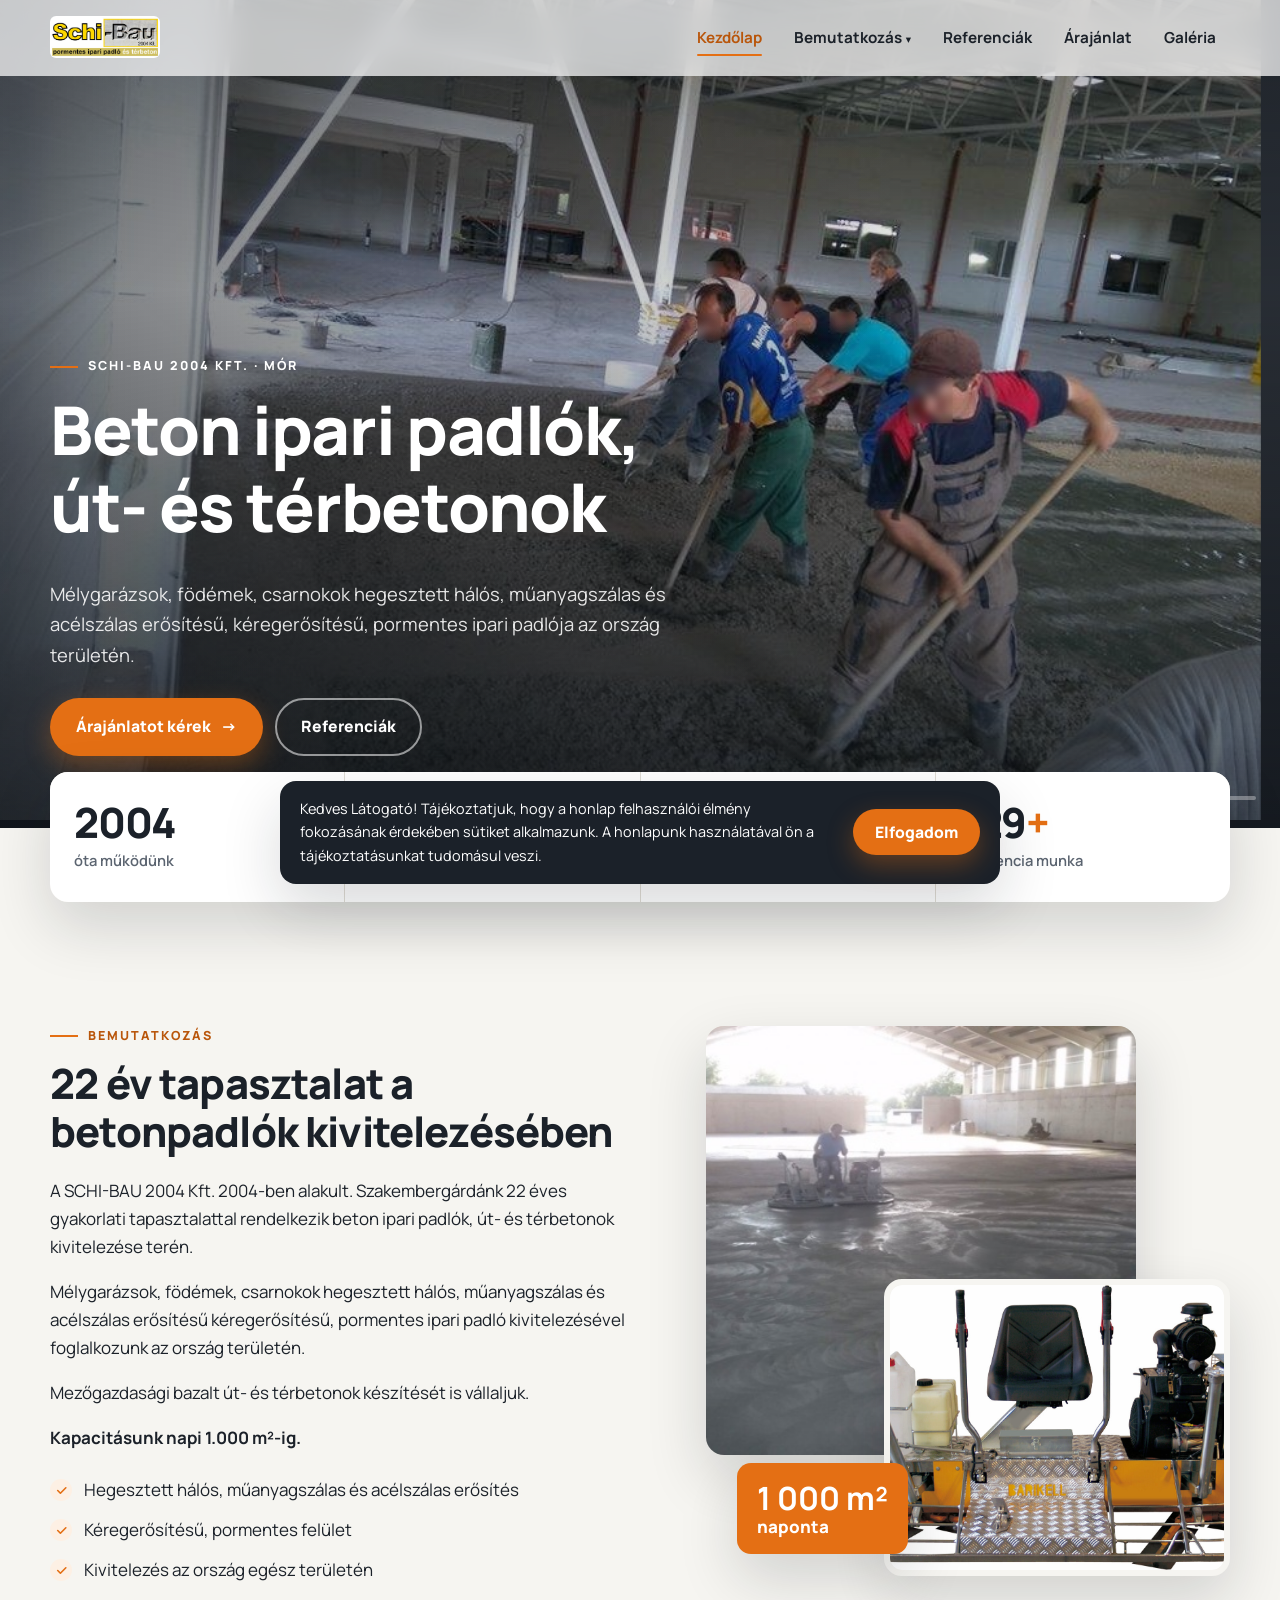
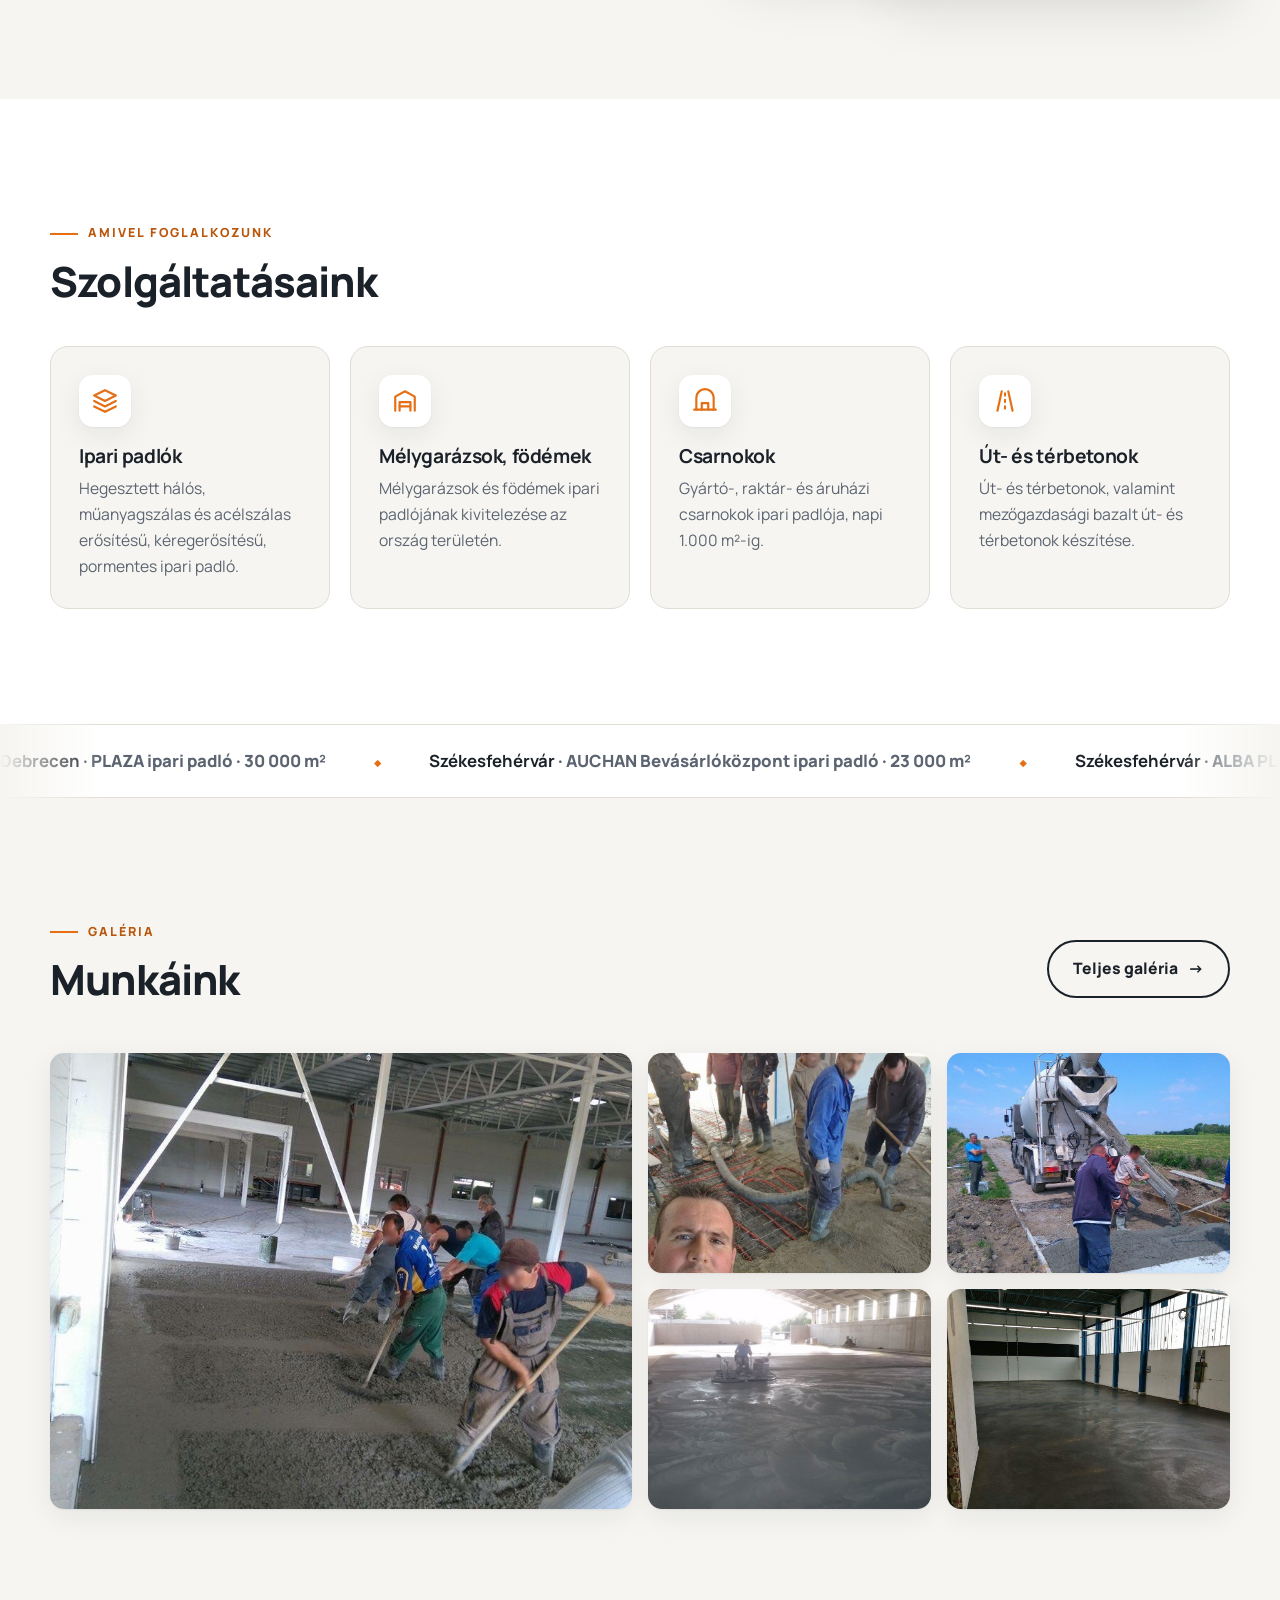
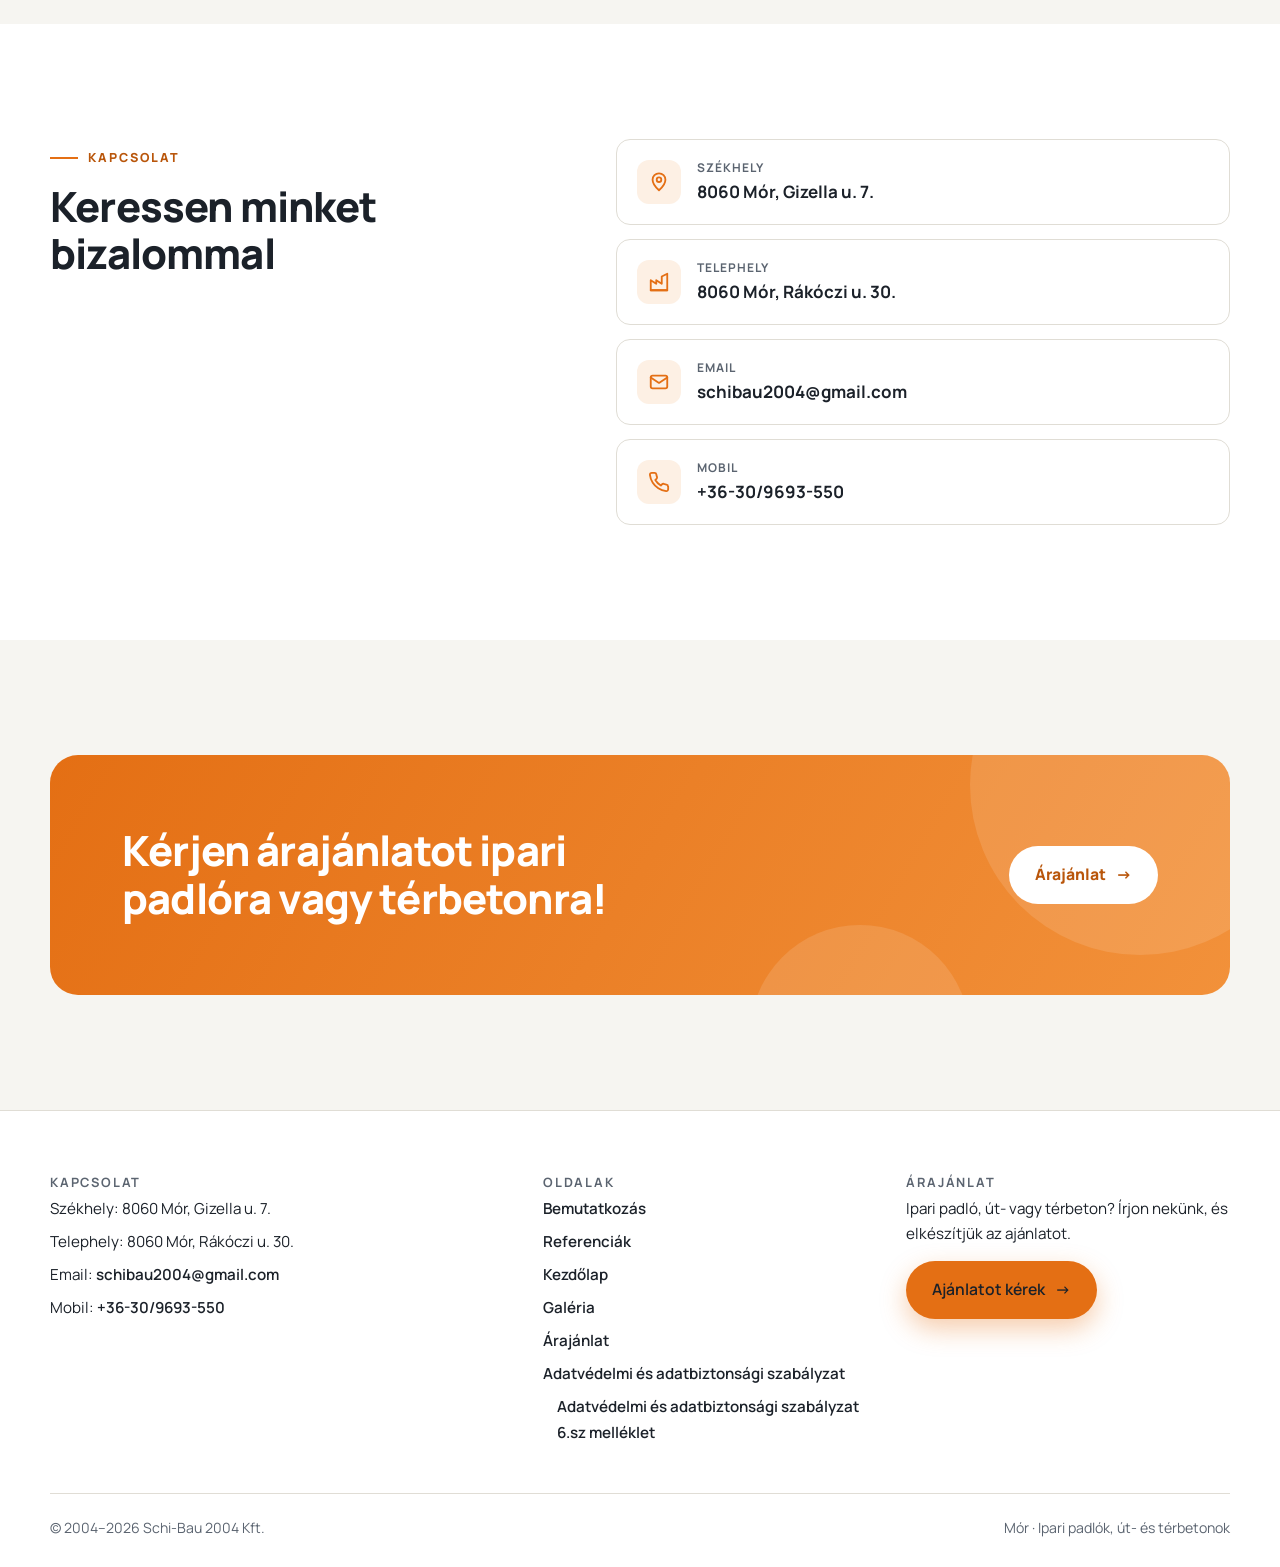
==== index.html @ 9825713d "Új statikus schi-bau.hu weboldal Sima HTML/CSS/JS oldal a régi WordPress helyett: kezdőlap és bemuta" ====
<!doctype html>
<html lang="hu">
<head>
<meta charset="utf-8">
<meta name="viewport" content="width=device-width, initial-scale=1">
<title>Schi-Bau 2004 – Ipari padlók, út- és térbetonok</title>
<meta name="description" content="A SCHI-BAU 2004 Kft. beton ipari padlók, út- és térbetonok kivitelezésével foglalkozik az ország területén. Kapacitásunk napi 1.000 m²-ig.">
<meta name="theme-color" content="#ffffff">
<meta property="og:title" content="Schi-Bau 2004 – Ipari padlók, út- és térbetonok">
<meta property="og:description" content="A SCHI-BAU 2004 Kft. beton ipari padlók, út- és térbetonok kivitelezésével foglalkozik az ország területén. Kapacitásunk napi 1.000 m²-ig.">
<meta property="og:type" content="website">
<meta property="og:locale" content="hu_HU">
<link rel="icon" href="favicon.svg" type="image/svg+xml">
<link rel="preconnect" href="https://fonts.googleapis.com">
<link rel="preconnect" href="https://fonts.gstatic.com" crossorigin>
<link href="https://fonts.googleapis.com/css2?family=Manrope:wght@400;500;600;700;800&amp;display=swap" rel="stylesheet">
<link rel="stylesheet" href="css/style.css">
</head>
<body>
<a class="sr-only" href="#main">Ugrás a tartalomra</a>
<header class="site-header">
  <div class="container">
    <a class="brand" href="index.html" aria-label="Schi-Bau 2004 – Kezdőlap">
      <img src="images/logo.jpg" data-orig="https://schi-bau.hu/wp-content/uploads/2017/08/Schi-Bau_fejlec.jpg" alt="Schi-Bau 2004" class="" loading="eager" decoding="async" onerror="if(this.dataset.orig&amp;&amp;this.src!==this.dataset.orig){this.src=this.dataset.orig}">
    </a>
    <button class="nav-toggle" type="button" aria-label="Menü" aria-controls="nav" aria-expanded="false"><span></span></button>
    <nav class="nav" id="nav" aria-label="Főmenü"><ul><li><a href="index.html" aria-current="page">Kezdőlap</a></li><li class="has-sub"><a href="index.html#bemutatkozas">Bemutatkozás<span class="caret" aria-hidden="true">▾</span></a><ul class="sub"><li><a href="adatvedelem.html">Adatvédelmi és adatbiztonsági szabályzat</a><ul class="sub"><li><a href="adatvedelem-6-melleklet.html">Adatvédelmi és adatbiztonsági szabályzat 6.sz melléklet</a></li></ul></li></ul></li><li><a href="referenciak.html">Referenciák</a></li><li><a href="arajanlat.html">Árajánlat</a></li><li><a href="galeria.html">Galéria</a></li></ul></nav>
  </div>
</header>
<main id="main">
<section class="hero">
  <div class="hero-slides">
<img src="images/munkaink/3.jpg" data-orig="https://schi-bau.hu/wp-content/gallery/munkaink/3.jpg" alt="Munkáink" class="" loading="eager" decoding="async" onerror="if(this.dataset.orig&amp;&amp;this.src!==this.dataset.orig){this.src=this.dataset.orig}">
<img src="images/munkaink/IMG_1279.jpg" data-orig="https://schi-bau.hu/wp-content/gallery/munkaink/IMG_1279.jpg" alt="Munkáink" class="" loading="lazy" decoding="async" aria-hidden="true" onerror="if(this.dataset.orig&amp;&amp;this.src!==this.dataset.orig){this.src=this.dataset.orig}">
<img src="images/munkaink/1.jpg" data-orig="https://schi-bau.hu/wp-content/gallery/munkaink/1.jpg" alt="Munkáink" class="" loading="lazy" decoding="async" aria-hidden="true" onerror="if(this.dataset.orig&amp;&amp;this.src!==this.dataset.orig){this.src=this.dataset.orig}">
<img src="images/munkaink/5.jpg" data-orig="https://schi-bau.hu/wp-content/gallery/munkaink/5.jpg" alt="Munkáink" class="" loading="lazy" decoding="async" aria-hidden="true" onerror="if(this.dataset.orig&amp;&amp;this.src!==this.dataset.orig){this.src=this.dataset.orig}">
  </div>
  <div class="container">
    <div class="eyebrow reveal" style="color:#fff">SCHI-BAU 2004 Kft. · Mór</div>
    <h1 class="reveal" style="--d:.1s">Beton ipari padlók, út- és térbetonok</h1>
    <p class="lead reveal" style="--d:.2s">Mélygarázsok, födémek, csarnokok hegesztett hálós, műanyagszálas és acélszálas erősítésű, kéregerősítésű, pormentes ipari padlója az ország területén.</p>
    <div class="hero-actions reveal" style="--d:.3s">
      <a class="btn btn--primary" href="arajanlat.html">Árajánlatot kérek <span class="arrow">→</span></a>
      <a class="btn btn--ghost" href="referenciak.html">Referenciák</a>
    </div>
  </div>
  <div class="hero-dots" aria-label="Képváltó"></div>
</section>

<section class="stats">
  <div class="container">
    <div class="stats-grid reveal">
      <div class="stat"><strong>2004</strong><span>óta működünk</span></div>
      <div class="stat"><strong><span data-count="22">22</span> <em>év</em></strong><span>szakmai tapasztalat</span></div>
      <div class="stat"><strong><span data-count="1000">1 000</span> <em>m²</em></strong><span>napi kapacitás</span></div>
      <div class="stat"><strong><span data-count="129">129</span><em>+</em></strong><span>referencia munka</span></div>
    </div>
  </div>
</section>

<section class="section" id="bemutatkozas">
  <div class="container split">
    <div>
      <div class="eyebrow reveal">Bemutatkozás</div>
      <h2 class="reveal" style="--d:.05s">22 év tapasztalat a betonpadlók kivitelezésében</h2>
      <p class="reveal" style="--d:.1s">A SCHI-BAU 2004 Kft. 2004-ben alakult. Szakembergárdánk 22 éves gyakorlati tapasztalattal rendelkezik beton ipari padlók, út- és térbetonok kivitelezése terén.</p>
      <p class="reveal" style="--d:.15s">Mélygarázsok, födémek, csarnokok hegesztett hálós, műanyagszálas és acélszálas erősítésű kéregerősítésű, pormentes ipari padló kivitelezésével foglalkozunk az ország területén.</p>
      <p class="reveal" style="--d:.2s">Mezőgazdasági bazalt út- és térbetonok készítését is vállaljuk.</p>
      <p class="reveal" style="--d:.25s"><strong>Kapacitásunk napi 1.000 m²-ig.</strong></p>
      <ul class="checklist">
        <li class="reveal" style="--d:.3s">Hegesztett hálós, műanyagszálas és acélszálas erősítés</li>
        <li class="reveal" style="--d:.35s">Kéregerősítésű, pormentes felület</li>
        <li class="reveal" style="--d:.4s">Kivitelezés az ország egész területén</li>
      </ul>
    </div>
    <div class="media-stack reveal reveal--right">
      <figure class="m1"><img src="images/munkaink/IMG_1279.jpg" data-orig="https://schi-bau.hu/wp-content/gallery/munkaink/IMG_1279.jpg" alt="Munkáink" class="lazy-fade" loading="lazy" decoding="async" onerror="if(this.dataset.orig&amp;&amp;this.src!==this.dataset.orig){this.src=this.dataset.orig}"></figure>
      <figure class="m2"><img src="images/gepek/mk8-120.jpg" data-orig="https://schi-bau.hu/wp-content/gallery/gepek/mk8-120.jpg" alt="mk8-120" class="lazy-fade" loading="lazy" decoding="async" onerror="if(this.dataset.orig&amp;&amp;this.src!==this.dataset.orig){this.src=this.dataset.orig}"></figure>
      <div class="badge"><b>1 000 m²</b>naponta</div>
    </div>
  </div>
</section>

<section class="section section--alt">
  <div class="container">
    <div class="eyebrow reveal">Amivel foglalkozunk</div>
    <h2 class="reveal" style="--d:.05s">Szolgáltatásaink</h2>
    <div class="cards">
      <article class="card reveal" style="--d:.05s"><div class="icon"><svg width="26" height="26" viewBox="0 0 24 24" fill="none" stroke="currentColor" stroke-width="2" stroke-linecap="round" stroke-linejoin="round"><path d="M12 2l10 5-10 5L2 7z"/><path d="M2 17l10 5 10-5"/><path d="M2 12l10 5 10-5"/></svg></div><h3>Ipari padlók</h3><p>Hegesztett hálós, műanyagszálas és acélszálas erősítésű, kéregerősítésű, pormentes ipari padló.</p></article>
      <article class="card reveal" style="--d:.12s"><div class="icon"><svg width="26" height="26" viewBox="0 0 24 24" fill="none" stroke="currentColor" stroke-width="2" stroke-linecap="round" stroke-linejoin="round"><path d="M3 21V8l9-5 9 5v13"/><path d="M7 21v-8h10v8"/><path d="M7 17h10"/></svg></div><h3>Mélygarázsok, födémek</h3><p>Mélygarázsok és födémek ipari padlójának kivitelezése az ország területén.</p></article>
      <article class="card reveal" style="--d:.19s"><div class="icon"><svg width="26" height="26" viewBox="0 0 24 24" fill="none" stroke="currentColor" stroke-width="2" stroke-linecap="round" stroke-linejoin="round"><path d="M2 20h20"/><path d="M4 20V9a8 8 0 0 1 16 0v11"/><path d="M9 20v-6h6v6"/></svg></div><h3>Csarnokok</h3><p>Gyártó-, raktár- és áruházi csarnokok ipari padlója, napi 1.000 m²-ig.</p></article>
      <article class="card reveal" style="--d:.26s"><div class="icon"><svg width="26" height="26" viewBox="0 0 24 24" fill="none" stroke="currentColor" stroke-width="2" stroke-linecap="round" stroke-linejoin="round"><path d="M5 21L9 3"/><path d="M19 21L15 3"/><path d="M12 5v2M12 11v2M12 17v2"/></svg></div><h3>Út- és térbetonok</h3><p>Út- és térbetonok, valamint mezőgazdasági bazalt út- és térbetonok készítése.</p></article>
    </div>
  </div>
</section>

<div class="marquee" aria-label="Kiemelt referenciák">
  <div class="marquee-track"><span><b>Debrecen</b> · PLAZA ipari padló · 30 000 m²</span><span><b>Székesfehérvár</b> · AUCHAN Bevásárlóközpont ipari padló · 23 000 m²</span><span><b>Székesfehérvár</b> · ALBA PLAZA ipari padló · 17 000 m²</span><span><b>Budapest</b> · MOM PARK ipari padló · 12 000 m²</span><span><b>Ócsa</b> · NAGÉV-CINK KFT. horganyzó üzem bazalt út- és térburkolat · 12 000 m²</span><span><b>Szentgotthárd</b> · OPEL Autógyár külső térbeton · 11 000 m²</span><span><b>Csepel</b> · Színesfémhulladék Gyűjtő és Feldolgozó Telep ipari padló · 9 300 m²</span><span><b>Dunaújváros</b> · DUNAFERR csarnok ipari padló · 9 300 m²</span><span><b>Sopronkövesd</b> · Autoliv csarnok ipari padló · 6 600 m²</span><span><b>Mosonmagyaróvár</b> · útbetonozás · 6 500 m²</span><span><b>Sopron</b> · GYSEV csarnok külső térbeton · 5 500 m²</span><span><b>Medina</b> · út és térbeton · 5 500 m²</span><span><b>Székesfehérvár</b> · LIGNUM EURÓPA Faipari Csarnok ipari padló · 5 300 m²</span><span><b>Körmend</b> · TESCO Áruház ipari padló · 5 100 m²</span><span aria-hidden="true"><b>Debrecen</b> · PLAZA ipari padló · 30 000 m²</span><span aria-hidden="true"><b>Székesfehérvár</b> · AUCHAN Bevásárlóközpont ipari padló · 23 000 m²</span><span aria-hidden="true"><b>Székesfehérvár</b> · ALBA PLAZA ipari padló · 17 000 m²</span><span aria-hidden="true"><b>Budapest</b> · MOM PARK ipari padló · 12 000 m²</span><span aria-hidden="true"><b>Ócsa</b> · NAGÉV-CINK KFT. horganyzó üzem bazalt út- és térburkolat · 12 000 m²</span><span aria-hidden="true"><b>Szentgotthárd</b> · OPEL Autógyár külső térbeton · 11 000 m²</span><span aria-hidden="true"><b>Csepel</b> · Színesfémhulladék Gyűjtő és Feldolgozó Telep ipari padló · 9 300 m²</span><span aria-hidden="true"><b>Dunaújváros</b> · DUNAFERR csarnok ipari padló · 9 300 m²</span><span aria-hidden="true"><b>Sopronkövesd</b> · Autoliv csarnok ipari padló · 6 600 m²</span><span aria-hidden="true"><b>Mosonmagyaróvár</b> · útbetonozás · 6 500 m²</span><span aria-hidden="true"><b>Sopron</b> · GYSEV csarnok külső térbeton · 5 500 m²</span><span aria-hidden="true"><b>Medina</b> · út és térbeton · 5 500 m²</span><span aria-hidden="true"><b>Székesfehérvár</b> · LIGNUM EURÓPA Faipari Csarnok ipari padló · 5 300 m²</span><span aria-hidden="true"><b>Körmend</b> · TESCO Áruház ipari padló · 5 100 m²</span></div>
</div>

<section class="section">
  <div class="container">
    <div class="ref-tools">
      <div>
        <div class="eyebrow reveal">Galéria</div>
        <h2 class="reveal" style="--d:.05s">Munkáink</h2>
      </div>
      <a class="btn btn--outline reveal" href="galeria.html">Teljes galéria <span class="arrow">→</span></a>
    </div>
    <div class="gallery gallery--feature">
<a href="images/munkaink/3.jpg" data-orig="https://schi-bau.hu/wp-content/gallery/munkaink/3.jpg" data-lightbox="home" data-caption="Munkáink" class="reveal reveal--zoom"><img src="images/munkaink/3.jpg" data-orig="https://schi-bau.hu/wp-content/gallery/munkaink/3.jpg" alt="3" class="lazy-fade" loading="lazy" decoding="async" onerror="if(this.dataset.orig&amp;&amp;this.src!==this.dataset.orig){this.src=this.dataset.orig}"></a>
<a href="images/munkaink/2.jpg" data-orig="https://schi-bau.hu/wp-content/gallery/munkaink/2.jpg" data-lightbox="home" data-caption="Munkáink" class="reveal reveal--zoom"><img src="images/munkaink/2.jpg" data-orig="https://schi-bau.hu/wp-content/gallery/munkaink/2.jpg" alt="2" class="lazy-fade" loading="lazy" decoding="async" onerror="if(this.dataset.orig&amp;&amp;this.src!==this.dataset.orig){this.src=this.dataset.orig}"></a>
<a href="images/munkaink/1.jpg" data-orig="https://schi-bau.hu/wp-content/gallery/munkaink/1.jpg" data-lightbox="home" data-caption="Munkáink" class="reveal reveal--zoom"><img src="images/munkaink/1.jpg" data-orig="https://schi-bau.hu/wp-content/gallery/munkaink/1.jpg" alt="1" class="lazy-fade" loading="lazy" decoding="async" onerror="if(this.dataset.orig&amp;&amp;this.src!==this.dataset.orig){this.src=this.dataset.orig}"></a>
<a href="images/munkaink/IMG_1279.jpg" data-orig="https://schi-bau.hu/wp-content/gallery/munkaink/IMG_1279.jpg" data-lightbox="home" data-caption="Munkáink" class="reveal reveal--zoom"><img src="images/munkaink/IMG_1279.jpg" data-orig="https://schi-bau.hu/wp-content/gallery/munkaink/IMG_1279.jpg" alt="IMG_1279" class="lazy-fade" loading="lazy" decoding="async" onerror="if(this.dataset.orig&amp;&amp;this.src!==this.dataset.orig){this.src=this.dataset.orig}"></a>
<a href="images/munkaink/5.jpg" data-orig="https://schi-bau.hu/wp-content/gallery/munkaink/5.jpg" data-lightbox="home" data-caption="Munkáink" class="reveal reveal--zoom"><img src="images/munkaink/5.jpg" data-orig="https://schi-bau.hu/wp-content/gallery/munkaink/5.jpg" alt="5" class="lazy-fade" loading="lazy" decoding="async" onerror="if(this.dataset.orig&amp;&amp;this.src!==this.dataset.orig){this.src=this.dataset.orig}"></a>
    </div>
  </div>
</section>

<section class="section section--alt" id="kapcsolat">
  <div class="container contact-grid">
    <div>
      <div class="eyebrow reveal">Kapcsolat</div>
      <h2 class="reveal" style="--d:.05s">Keressen minket bizalommal</h2>
      <p class="lead reveal" style="--d:.1s">Székhelyünk és telephelyünk Móron található, munkáinkat az ország egész területén vállaljuk.</p>
    </div>
    <ul class="info-list">
  <li class="reveal"><span class="ic"><svg width="22" height="22" viewBox="0 0 24 24" fill="none" stroke="currentColor" stroke-width="2" stroke-linecap="round" stroke-linejoin="round"><path d="M12 21s-7-6.2-7-11.5A7 7 0 0 1 19 9.5C19 14.8 12 21 12 21z"/><circle cx="12" cy="9.5" r="2.5"/></svg></span><div><small>Székhely</small><span>8060 Mór, Gizella u. 7.</span></div></li>
  <li class="reveal" style="--d:.08s"><span class="ic"><svg width="22" height="22" viewBox="0 0 24 24" fill="none" stroke="currentColor" stroke-width="2" stroke-linecap="round" stroke-linejoin="round"><path d="M3 21V10l6 4V10l6 4V6l6-3v18z"/><path d="M3 21h18"/></svg></span><div><small>Telephely</small><span>8060 Mór, Rákóczi u. 30.</span></div></li>
  <li class="reveal" style="--d:.16s"><span class="ic"><svg width="22" height="22" viewBox="0 0 24 24" fill="none" stroke="currentColor" stroke-width="2" stroke-linecap="round" stroke-linejoin="round"><rect x="3" y="5" width="18" height="14" rx="2"/><path d="M3 7l9 6 9-6"/></svg></span><div><small>Email</small><a href="mailto:schibau2004@gmail.com">schibau2004@gmail.com</a></div></li>
  <li class="reveal" style="--d:.24s"><span class="ic"><svg width="22" height="22" viewBox="0 0 24 24" fill="none" stroke="currentColor" stroke-width="2" stroke-linecap="round" stroke-linejoin="round"><path d="M22 16.9v3a2 2 0 0 1-2.2 2 19.8 19.8 0 0 1-8.6-3.1 19.5 19.5 0 0 1-6-6A19.8 19.8 0 0 1 2.1 4.2 2 2 0 0 1 4.1 2h3a2 2 0 0 1 2 1.7c.1.9.4 1.8.7 2.7a2 2 0 0 1-.5 2.1L8 9.8a16 16 0 0 0 6 6l1.3-1.3a2 2 0 0 1 2.1-.4c.9.3 1.8.6 2.7.7a2 2 0 0 1 1.7 2z"/></svg></span><div><small>Mobil</small><a href="tel:+36309693550">+36-30/9693-550</a></div></li>
</ul>
  </div>
</section>

<section class="section">
  <div class="container">
    <div class="cta-band reveal reveal--zoom">
      <h2>Kérjen árajánlatot ipari padlóra vagy térbetonra!</h2>
      <a class="btn" href="arajanlat.html">Árajánlat <span class="arrow">→</span></a>
    </div>
  </div>
</section>
</main>
<footer class="site-footer">
  <div class="container">
    <div class="footer-grid">
      <div>
        <h3>Kapcsolat</h3>
        <ul>
          <li>Székhely: 8060 Mór, Gizella u. 7.</li>
          <li>Telephely: 8060 Mór, Rákóczi u. 30.</li>
          <li>Email: <a href="mailto:schibau2004@gmail.com">schibau2004@gmail.com</a></li>
          <li>Mobil: <a href="tel:+36309693550">+36-30/9693-550</a></li>
        </ul>
      </div>
      <div>
        <h3>Oldalak</h3>
        <ul>
          <li><a href="index.html#bemutatkozas">Bemutatkozás</a></li>
          <li><a href="referenciak.html">Referenciák</a></li>
          <li><a href="index.html">Kezdőlap</a></li>
          <li><a href="galeria.html">Galéria</a></li>
          <li><a href="arajanlat.html">Árajánlat</a></li>
          <li><a href="adatvedelem.html">Adatvédelmi és adatbiztonsági szabályzat</a>
            <ul><li><a href="adatvedelem-6-melleklet.html">Adatvédelmi és adatbiztonsági szabályzat 6.sz melléklet</a></li></ul>
          </li>
        </ul>
      </div>
      <div>
        <h3>Árajánlat</h3>
        <p>Ipari padló, út- vagy térbeton? Írjon nekünk, és elkészítjük az ajánlatot.</p>
        <a class="btn btn--primary" href="arajanlat.html">Ajánlatot kérek <span class="arrow">→</span></a>
      </div>
    </div>
    <div class="footer-bottom">
      <span>© 2004–2026 Schi-Bau 2004 Kft.</span>
      <span>Mór · Ipari padlók, út- és térbetonok</span>
    </div>
  </div>
</footer>
<div class="cookie" role="region" aria-label="Süti tájékoztató">
  <p>Kedves Látogató! Tájékoztatjuk, hogy a honlap felhasználói élmény fokozásának érdekében sütiket alkalmazunk. A honlapunk használatával ön a tájékoztatásunkat tudomásul veszi.</p>
  <button class="btn btn--primary" type="button">Elfogadom</button>
</div>
<button class="to-top" type="button" aria-label="Vissza a lap tetejére">↑</button>
<script src="js/main.js" defer></script>
</body>
</html>
---- css/style.css ----
/* SCHI-BAU 2004 Kft. – világos téma */
@view-transition { navigation: auto; }

:root {
  --bg: #f6f5f1;
  --surface: #ffffff;
  --surface-2: #eeece6;
  --ink: #1b2129;
  --muted: #5b6470;
  --line: #e0ddd5;
  --accent: #e46f14;
  --accent-ink: #b9560b;
  --accent-soft: #fdf0e4;
  --steel: #2c4a73;
  --radius: 18px;
  --shadow: 0 1px 2px rgba(20, 24, 31, .05), 0 8px 28px rgba(20, 24, 31, .07);
  --shadow-lg: 0 24px 60px rgba(20, 24, 31, .16);
  --ease: cubic-bezier(.22, .8, .24, 1);
  --max: 1180px;
  --header-h: 76px;
}

*, *::before, *::after { box-sizing: border-box; }
html { scroll-behavior: smooth; -webkit-text-size-adjust: 100%; overflow-x: clip; }
body {
  margin: 0;
  font-family: "Manrope", system-ui, -apple-system, "Segoe UI", Roboto, sans-serif;
  font-size: 17px;
  line-height: 1.65;
  color: var(--ink);
  background: var(--bg);
  overflow-x: clip;
  animation: page-in .6s var(--ease) both;
}
img, video { max-width: 100%; display: block; }
a { color: var(--accent-ink); text-decoration: none; }
a:hover { text-decoration: underline; }
h1, h2, h3 { line-height: 1.15; letter-spacing: -.02em; margin: 0 0 .5em; }
h1 { font-size: clamp(2.2rem, 5.4vw, 4.2rem); font-weight: 800; }
h2 { font-size: clamp(1.7rem, 3.4vw, 2.6rem); font-weight: 800; }
h3 { font-size: 1.2rem; font-weight: 700; }
p { margin: 0 0 1em; }

.container { width: min(var(--max), 100% - 32px); margin-inline: auto; }
.section { padding: clamp(64px, 9vw, 120px) 0; }
.section--alt { background: var(--surface); }
.eyebrow {
  display: inline-flex; align-items: center; gap: 10px;
  font-size: .78rem; font-weight: 800; letter-spacing: .16em; text-transform: uppercase;
  color: var(--accent-ink); margin-bottom: 14px;
}
.eyebrow::before { content: ""; width: 28px; height: 2px; background: var(--accent); }
.lead { font-size: 1.15rem; color: var(--muted); max-width: 62ch; }

/* ---------- Fejléc ---------- */
.site-header {
  position: fixed; inset: 0 0 auto 0; z-index: 50;
  height: var(--header-h);
  display: flex; align-items: center;
  background: rgba(255, 255, 255, .72);
  backdrop-filter: saturate(1.4) blur(14px);
  -webkit-backdrop-filter: saturate(1.4) blur(14px);
  border-bottom: 1px solid transparent;
  transition: height .35s var(--ease), box-shadow .35s var(--ease), border-color .35s;
  view-transition-name: site-header;
}
.site-header.is-scrolled { height: 62px; border-color: var(--line); box-shadow: 0 6px 24px rgba(20, 24, 31, .06); }
.site-header .container { display: flex; align-items: center; justify-content: space-between; gap: 24px; }
.brand { display: flex; align-items: center; gap: 12px; color: var(--ink); font-weight: 800; letter-spacing: -.01em; }
.brand:hover { text-decoration: none; }
.brand img { height: 42px; width: auto; border-radius: 6px; transition: height .35s var(--ease); }
.is-scrolled .brand img { height: 36px; }
.brand-mark {
  width: 40px; height: 40px; border-radius: 10px; display: grid; place-items: center;
  background: linear-gradient(135deg, var(--accent), #f39a3d); color: #fff; font-size: .95rem;
}
.brand-text small { display: block; font-size: .7rem; font-weight: 600; color: var(--muted); letter-spacing: .08em; text-transform: uppercase; }

.nav ul { list-style: none; margin: 0; padding: 0; display: flex; gap: 4px; align-items: center; }
.nav a {
  position: relative; display: block; padding: 10px 14px; border-radius: 10px;
  font-weight: 700; font-size: .95rem; color: var(--ink);
  transition: background .25s, color .25s;
}
.nav a:hover { text-decoration: none; background: var(--surface-2); }
.nav a[aria-current="page"] { color: var(--accent-ink); }
.nav a[aria-current="page"]::after {
  content: ""; position: absolute; left: 14px; right: 14px; bottom: 4px; height: 2px;
  background: var(--accent); border-radius: 2px; animation: grow .5s var(--ease) both;
}
.nav .has-sub { position: relative; }
.nav .has-sub > a::after { content: none; }
.nav .caret { display: inline-block; margin-left: 4px; transition: transform .25s; font-size: .7em; }
.nav .has-sub:hover .caret, .nav .has-sub:focus-within .caret { transform: rotate(180deg); }
.nav .sub {
  position: absolute; top: calc(100% + 6px); left: 0; min-width: 300px;
  display: block; padding: 8px; background: var(--surface); border: 1px solid var(--line);
  border-radius: 14px; box-shadow: var(--shadow-lg);
  opacity: 0; visibility: hidden; transform: translateY(8px);
  transition: opacity .25s, transform .25s var(--ease), visibility .25s;
}
.nav .sub .sub { position: static; box-shadow: none; border: 0; padding: 0 0 0 14px; opacity: 1; visibility: inherit; transform: none; min-width: 0; }
.nav .has-sub:hover > .sub, .nav .has-sub:focus-within > .sub { opacity: 1; visibility: visible; transform: none; }
.nav .sub a { font-weight: 600; font-size: .9rem; }
.nav .cta { background: var(--accent); color: #fff; margin-left: 8px; box-shadow: 0 6px 18px rgba(228, 111, 20, .3); }
.nav .cta:hover { background: var(--accent-ink); color: #fff; }
.nav .cta[aria-current="page"] { color: #fff; }
.nav .cta[aria-current="page"]::after { content: none; }

.nav-toggle {
  display: none; width: 44px; height: 44px; border: 1px solid var(--line); border-radius: 12px;
  background: var(--surface); cursor: pointer; position: relative;
}
.nav-toggle span, .nav-toggle span::before, .nav-toggle span::after {
  position: absolute; left: 12px; width: 18px; height: 2px; background: var(--ink); border-radius: 2px;
  transition: transform .3s var(--ease), opacity .2s; content: "";
}
.nav-toggle span { top: 21px; }
.nav-toggle span::before { left: 0; top: -6px; }
.nav-toggle span::after { left: 0; top: 6px; }
.nav-open .nav-toggle span { background: transparent; }
.nav-open .nav-toggle span::before { transform: translateY(6px) rotate(45deg); }
.nav-open .nav-toggle span::after { transform: translateY(-6px) rotate(-45deg); }

@media (max-width: 960px) {
  .nav-toggle { display: block; }
  .nav {
    position: fixed; inset: var(--header-h) 0 auto 0; max-height: calc(100vh - var(--header-h)); overflow: auto;
    background: var(--surface); border-bottom: 1px solid var(--line); box-shadow: var(--shadow-lg);
    clip-path: inset(0 0 100% 0); transition: clip-path .45s var(--ease);
  }
  .is-scrolled .nav { top: 62px; }
  .nav-open .nav { clip-path: inset(0 0 0 0); }
  .nav ul { flex-direction: column; align-items: stretch; padding: 12px 16px 20px; gap: 2px; }
  .nav .sub { position: static; opacity: 1; visibility: visible; transform: none; box-shadow: none; border: 0; padding: 0 0 0 16px; min-width: 0; }
  .nav .caret { display: none; }
  .nav .cta { margin: 8px 0 0; text-align: center; }
}

/* ---------- Hős / Hero ---------- */
.hero {
  position: relative; min-height: min(92vh, 860px); display: flex; align-items: flex-end;
  padding: calc(var(--header-h) + 40px) 0 clamp(48px, 8vw, 96px);
  overflow: hidden; isolation: isolate; color: #fff;
}
.hero-slides { position: absolute; inset: 0; z-index: -2; background: #2a2f36; }
.hero-slides img {
  position: absolute; inset: 0; width: 100%; height: 100%; object-fit: cover;
  opacity: 0; transform: scale(1.12);
  transition: opacity 1.6s ease;
}
.hero-slides img.is-active { opacity: 1; animation: kenburns 9s linear both; }
.hero::after {
  content: ""; position: absolute; inset: 0; z-index: -1;
  background:
    linear-gradient(180deg, rgba(14, 18, 24, .35) 0%, rgba(14, 18, 24, .05) 35%, rgba(14, 18, 24, .72) 100%),
    linear-gradient(90deg, rgba(14, 18, 24, .55), transparent 70%);
}
.hero h1 { max-width: 15ch; text-wrap: balance; }
.hero .lead { color: rgba(255, 255, 255, .88); }
.hero-actions { display: flex; flex-wrap: wrap; gap: 12px; margin-top: 28px; }
.hero-dots { position: absolute; right: 24px; bottom: 28px; display: flex; gap: 8px; }
.hero-dots button {
  width: 34px; height: 4px; border: 0; padding: 0; border-radius: 4px; cursor: pointer;
  background: rgba(255, 255, 255, .35); overflow: hidden; position: relative;
}
.hero-dots button.is-active::after {
  content: ""; position: absolute; inset: 0; background: #fff; transform-origin: left; animation: progress 6s linear both;
}

.page-hero {
  position: relative; overflow: hidden; isolation: isolate;
  padding: calc(var(--header-h) + clamp(56px, 8vw, 100px)) 0 clamp(48px, 6vw, 80px);
  background: var(--surface);
  border-bottom: 1px solid var(--line);
}
.page-hero::before {
  content: ""; position: absolute; z-index: -1; width: 620px; height: 620px; right: -160px; top: -220px;
  background: radial-gradient(circle, var(--accent-soft), transparent 65%);
  animation: float 14s ease-in-out infinite alternate;
}
.page-hero::after {
  content: ""; position: absolute; z-index: -1; inset: 0;
  background-image: linear-gradient(var(--line) 1px, transparent 1px), linear-gradient(90deg, var(--line) 1px, transparent 1px);
  background-size: 48px 48px; opacity: .35;
  mask-image: linear-gradient(120deg, transparent 30%, #000 100%);
  -webkit-mask-image: linear-gradient(120deg, transparent 30%, #000 100%);
}
.breadcrumb { font-size: .85rem; color: var(--muted); margin-bottom: 10px; }
.breadcrumb a { color: var(--muted); }

/* ---------- Gombok ---------- */
.btn {
  display: inline-flex; align-items: center; gap: 10px;
  padding: 14px 24px; border-radius: 999px; font-weight: 800; font-size: .98rem;
  border: 2px solid transparent; cursor: pointer; font-family: inherit;
  transition: transform .25s var(--ease), box-shadow .25s, background .25s, color .25s;
}
.btn:hover { text-decoration: none; transform: translateY(-2px); }
.btn--primary { background: var(--accent); color: #fff; box-shadow: 0 10px 26px rgba(228, 111, 20, .35); }
.btn--primary:hover { background: var(--accent-ink); }
.btn--ghost { border-color: rgba(255, 255, 255, .55); color: #fff; }
.btn--ghost:hover { background: rgba(255, 255, 255, .14); }
.btn--outline { border-color: var(--ink); color: var(--ink); }
.btn--outline:hover { background: var(--ink); color: #fff; }
.btn .arrow { transition: transform .25s var(--ease); }
.btn:hover .arrow { transform: translateX(4px); }

/* ---------- Statisztika ---------- */
.stats { margin-top: -56px; position: relative; z-index: 2; }
.stats-grid {
  display: grid; grid-template-columns: repeat(4, 1fr); gap: 1px;
  background: var(--line); border-radius: var(--radius); overflow: hidden; box-shadow: var(--shadow-lg);
}
.stat { background: var(--surface); padding: 28px 24px; }
.stat strong { display: block; font-size: clamp(1.8rem, 3.4vw, 2.6rem); font-weight: 800; letter-spacing: -.03em; color: var(--ink); line-height: 1.1; }
.stat strong em { font-style: normal; color: var(--accent); }
.stat > span { color: var(--muted); font-size: .92rem; font-weight: 600; }
@media (max-width: 760px) { .stats-grid { grid-template-columns: repeat(2, 1fr); } .stats { margin-top: -28px; } .hero { padding-bottom: 72px; } }

/* ---------- Bemutatkozás ---------- */
.split { display: grid; grid-template-columns: 1.05fr .95fr; gap: clamp(32px, 6vw, 80px); align-items: center; }
@media (max-width: 900px) { .split { grid-template-columns: 1fr; } }
.media-stack { position: relative; aspect-ratio: 4 / 4.2; }
.media-stack figure { position: absolute; margin: 0; border-radius: var(--radius); overflow: hidden; box-shadow: var(--shadow-lg); background: var(--surface-2); }
.media-stack figure img { width: 100%; height: 100%; object-fit: cover; transition: transform 1.2s var(--ease); }
.media-stack figure:hover img { transform: scale(1.06); }
.media-stack .m1 { inset: 0 18% 22% 0; }
.media-stack .m2 { inset: 46% 0 0 34%; border: 6px solid var(--bg); }
.media-stack .badge {
  position: absolute; left: 6%; bottom: 4%; z-index: 2; background: var(--accent); color: #fff;
  padding: 16px 20px; border-radius: 14px; font-weight: 800; line-height: 1.2; box-shadow: var(--shadow-lg);
  animation: bob 5s ease-in-out infinite;
}
.media-stack .badge b { display: block; font-size: 2rem; }

.checklist { list-style: none; padding: 0; margin: 24px 0 0; display: grid; gap: 12px; }
.checklist li { display: flex; gap: 12px; align-items: flex-start; }
.checklist li::before {
  content: ""; flex: none; width: 22px; height: 22px; margin-top: 3px; border-radius: 50%;
  background: var(--accent-soft) url("data:image/svg+xml,%3Csvg xmlns='http://www.w3.org/2000/svg' viewBox='0 0 24 24' fill='none' stroke='%23e46f14' stroke-width='3' stroke-linecap='round' stroke-linejoin='round'%3E%3Cpath d='M5 12l5 5L20 7'/%3E%3C/svg%3E") center / 13px no-repeat;
}

/* ---------- Szolgáltatás kártyák ---------- */
.cards { display: grid; grid-template-columns: repeat(auto-fit, minmax(250px, 1fr)); gap: 20px; margin-top: 40px; }
.card {
  position: relative; background: var(--bg); border: 1px solid var(--line); border-radius: var(--radius);
  padding: 28px; transition: transform .35s var(--ease), box-shadow .35s, border-color .35s; overflow: hidden;
}
.section--alt .card { background: var(--bg); }
.card:hover { transform: translateY(-6px); box-shadow: var(--shadow-lg); border-color: transparent; }
.card::after {
  content: ""; position: absolute; left: 0; right: 0; bottom: 0; height: 3px; background: var(--accent);
  transform: scaleX(0); transform-origin: left; transition: transform .45s var(--ease);
}
.card:hover::after { transform: scaleX(1); }
.card .icon {
  width: 52px; height: 52px; border-radius: 14px; display: grid; place-items: center; margin-bottom: 18px;
  background: var(--surface); color: var(--accent); box-shadow: var(--shadow);
}
.card p { color: var(--muted); margin: 0; font-size: .98rem; }

/* ---------- Képek / Galéria ---------- */
.gallery { display: grid; grid-template-columns: repeat(auto-fill, minmax(240px, 1fr)); gap: 16px; }
.gallery--feature { grid-template-columns: repeat(4, 1fr); grid-auto-rows: 220px; }
.gallery--feature a:first-child { grid-column: span 2; grid-row: span 2; }
@media (max-width: 760px) { .gallery--feature { grid-template-columns: repeat(2, 1fr); grid-auto-rows: 160px; } }
.gallery a {
  position: relative; display: block; border-radius: 14px; overflow: hidden; background: var(--surface-2);
  aspect-ratio: 4 / 3; box-shadow: var(--shadow);
}
.gallery--feature a { aspect-ratio: auto; }
.gallery img { width: 100%; height: 100%; object-fit: cover; transition: transform .9s var(--ease), filter .5s; }
.gallery a::after {
  content: "+"; position: absolute; inset: auto 14px 14px auto; width: 40px; height: 40px; border-radius: 50%;
  display: grid; place-items: center; background: rgba(255, 255, 255, .92); color: var(--ink); font-size: 1.4rem; font-weight: 700;
  opacity: 0; transform: scale(.6); transition: opacity .3s, transform .35s var(--ease);
}
.gallery a:hover img { transform: scale(1.08); }
.gallery a:hover::after { opacity: 1; transform: none; }
.gallery-group + .gallery-group { margin-top: 56px; }
.gallery-group h2 { font-size: 1.6rem; }
.gallery-group .count { color: var(--muted); font-weight: 600; font-size: 1rem; margin-left: 8px; }
.videos { display: grid; grid-template-columns: repeat(auto-fit, minmax(300px, 1fr)); gap: 16px; }
.videos video { width: 100%; border-radius: 14px; background: #111; aspect-ratio: 16 / 9; box-shadow: var(--shadow); }

/* Képbetöltés: finom felúszás */
img.lazy-fade { opacity: 0; transition: opacity .8s ease, transform .9s var(--ease), filter .5s; }
img.lazy-fade.is-loaded { opacity: 1; }

/* Lightbox */
.lightbox {
  position: fixed; inset: 0; z-index: 100; display: grid; place-items: center; padding: 24px;
  background: rgba(246, 245, 241, .94); backdrop-filter: blur(10px); -webkit-backdrop-filter: blur(10px);
  opacity: 0; visibility: hidden; transition: opacity .35s, visibility .35s;
}
.lightbox.is-open { opacity: 1; visibility: visible; }
.lightbox figure { margin: 0; max-width: min(1200px, 100%); }
.lightbox img {
  max-height: 82vh; width: auto; margin: auto; border-radius: 14px; box-shadow: var(--shadow-lg);
  transform: scale(.94); opacity: 0; transition: transform .45s var(--ease), opacity .45s;
}
.lightbox.is-open img.is-ready { transform: none; opacity: 1; }
.lightbox figcaption { text-align: center; margin-top: 14px; color: var(--muted); font-weight: 600; }
.lightbox button {
  position: absolute; width: 52px; height: 52px; border-radius: 50%; border: 1px solid var(--line);
  background: var(--surface); color: var(--ink); font-size: 1.4rem; cursor: pointer; box-shadow: var(--shadow);
  transition: transform .25s var(--ease), background .25s;
}
.lightbox button:hover { transform: scale(1.08); background: var(--accent); color: #fff; border-color: var(--accent); }
.lightbox .lb-close { top: 20px; right: 20px; }
.lightbox .lb-prev { left: 20px; top: 50%; translate: 0 -50%; }
.lightbox .lb-next { right: 20px; top: 50%; translate: 0 -50%; }
@media (max-width: 640px) { .lightbox .lb-prev, .lightbox .lb-next { top: auto; bottom: 20px; translate: none; } }

/* ---------- Referenciák ---------- */
.ref-tools { display: flex; flex-wrap: wrap; gap: 12px; align-items: center; justify-content: space-between; margin-bottom: 28px; }
.chips { display: flex; flex-wrap: wrap; gap: 8px; }
.chip {
  border: 1px solid var(--line); background: var(--surface); color: var(--ink); font: inherit; font-weight: 700; font-size: .9rem;
  padding: 9px 16px; border-radius: 999px; cursor: pointer; transition: background .25s, color .25s, border-color .25s, transform .2s;
}
.chip:hover { transform: translateY(-1px); border-color: var(--ink); }
.chip.is-active { background: var(--ink); color: #fff; border-color: var(--ink); }
.chip .n { opacity: .6; margin-left: 4px; font-weight: 600; }
.search {
  position: relative; flex: 1 1 260px; max-width: 360px;
}
.search input {
  width: 100%; padding: 12px 16px 12px 44px; border-radius: 999px; border: 1px solid var(--line);
  background: var(--surface); font: inherit; font-size: .95rem; transition: border-color .25s, box-shadow .25s;
}
.search input:focus { outline: none; border-color: var(--accent); box-shadow: 0 0 0 4px var(--accent-soft); }
.search svg { position: absolute; left: 16px; top: 50%; translate: 0 -50%; color: var(--muted); }
.ref-summary { color: var(--muted); font-weight: 600; margin-bottom: 18px; }
.ref-grid { display: grid; grid-template-columns: repeat(auto-fill, minmax(280px, 1fr)); gap: 14px; }
.ref {
  background: var(--surface); border: 1px solid var(--line); border-radius: 14px; padding: 18px 20px;
  display: flex; flex-direction: column; gap: 6px;
  transition: transform .3s var(--ease), box-shadow .3s, border-color .3s, opacity .3s;
}
.ref:hover { transform: translateY(-3px); box-shadow: var(--shadow); border-color: transparent; }
.ref .place { font-size: .76rem; font-weight: 800; letter-spacing: .1em; text-transform: uppercase; color: var(--accent-ink); }
.ref .title { font-weight: 700; line-height: 1.35; }
.ref .area { margin-top: auto; padding-top: 8px; display: flex; align-items: baseline; justify-content: space-between; gap: 8px; }
.ref .area b { font-size: 1.25rem; letter-spacing: -.02em; }
.ref .tag { font-size: .75rem; font-weight: 700; padding: 3px 10px; border-radius: 999px; background: var(--surface-2); color: var(--muted); white-space: nowrap; }
.ref.is-hidden { display: none; }
.ref.pop { animation: pop .45s var(--ease) both; }
.empty { display: none; padding: 40px; text-align: center; color: var(--muted); border: 1px dashed var(--line); border-radius: 14px; }

/* Futó referencia szalag */
.marquee { overflow: hidden; padding: 22px 0; border-block: 1px solid var(--line); background: var(--surface); mask-image: linear-gradient(90deg, transparent, #000 8%, #000 92%, transparent); -webkit-mask-image: linear-gradient(90deg, transparent, #000 8%, #000 92%, transparent); }
.marquee-track { display: flex; gap: 48px; width: max-content; animation: marquee 60s linear infinite; }
.marquee:hover .marquee-track { animation-play-state: paused; }
.marquee span { font-weight: 800; color: var(--muted); white-space: nowrap; font-size: 1.05rem; }
.marquee span b { color: var(--ink); }
.marquee span::after { content: "◆"; color: var(--accent); margin-left: 48px; font-size: .6rem; vertical-align: middle; }

/* ---------- Űrlap / Kapcsolat ---------- */
.contact-grid { display: grid; grid-template-columns: .9fr 1.1fr; gap: clamp(28px, 5vw, 64px); align-items: start; }
@media (max-width: 900px) { .contact-grid { grid-template-columns: 1fr; } }
.info-list { list-style: none; padding: 0; margin: 0; display: grid; gap: 14px; }
.info-list li {
  display: flex; gap: 16px; align-items: center; padding: 18px 20px; background: var(--surface);
  border: 1px solid var(--line); border-radius: 14px; transition: transform .3s var(--ease), box-shadow .3s;
}
.info-list li:hover { transform: translateX(4px); box-shadow: var(--shadow); }
.info-list .ic { flex: none; width: 44px; height: 44px; border-radius: 12px; display: grid; place-items: center; background: var(--accent-soft); color: var(--accent); }
.info-list small { display: block; color: var(--muted); font-weight: 700; font-size: .75rem; letter-spacing: .08em; text-transform: uppercase; }
.info-list a, .info-list span { color: var(--ink); font-weight: 700; }

.form { background: var(--surface); border: 1px solid var(--line); border-radius: var(--radius); padding: clamp(22px, 4vw, 40px); box-shadow: var(--shadow); }
.form .note { color: var(--muted); font-size: .92rem; }
.field { position: relative; margin-bottom: 18px; }
.field input, .field textarea {
  width: 100%; padding: 22px 16px 10px; border: 1px solid var(--line); border-radius: 12px; background: var(--bg);
  font: inherit; font-size: 1rem; color: var(--ink); transition: border-color .25s, box-shadow .25s, background .25s;
}
.field textarea { min-height: 170px; resize: vertical; }
.field label {
  position: absolute; left: 17px; top: 16px; color: var(--muted); font-weight: 600; pointer-events: none;
  transform-origin: left top; transition: transform .25s var(--ease), color .25s;
}
.field input:focus, .field textarea:focus { outline: none; border-color: var(--accent); background: var(--surface); box-shadow: 0 0 0 4px var(--accent-soft); }
.field input:focus + label, .field input:not(:placeholder-shown) + label,
.field textarea:focus + label, .field textarea:not(:placeholder-shown) + label { transform: translateY(-10px) scale(.78); color: var(--accent-ink); }
.consent { display: flex; gap: 10px; align-items: flex-start; font-size: .92rem; color: var(--muted); margin-bottom: 20px; }
.consent input { margin-top: 5px; accent-color: var(--accent); width: 18px; height: 18px; }
.form-status { margin-top: 14px; font-weight: 700; color: var(--steel); min-height: 1.5em; }

/* ---------- Jogi szöveg ---------- */
.prose { max-width: 820px; }
.prose h2 { font-size: 1.5rem; margin-top: 1.8em; }
.prose h3 { margin-top: 1.4em; }
.prose ol, .prose ul { padding-left: 1.3em; }
.prose li { margin-bottom: .35em; }
.toc { background: var(--surface); border: 1px solid var(--line); border-radius: var(--radius); padding: 24px 28px; margin-bottom: 32px; }
.toc ol { margin: 0; }
.notice {
  display: flex; gap: 14px; padding: 18px 20px; border-radius: 14px; background: var(--accent-soft);
  border: 1px solid #f6d4b5; color: #7a3f0c; margin-bottom: 32px; font-weight: 600;
}

/* ---------- CTA sáv ---------- */
.cta-band {
  position: relative; overflow: hidden; border-radius: 28px; padding: clamp(36px, 6vw, 72px);
  background: linear-gradient(120deg, var(--accent) 0%, #f2913a 100%); color: #fff;
  display: flex; flex-wrap: wrap; gap: 24px; align-items: center; justify-content: space-between;
}
.cta-band::before, .cta-band::after {
  content: ""; position: absolute; border-radius: 50%; background: rgba(255, 255, 255, .12);
  animation: float 10s ease-in-out infinite alternate;
}
.cta-band::before { width: 340px; height: 340px; right: -80px; top: -140px; }
.cta-band::after { width: 220px; height: 220px; right: 22%; bottom: -150px; animation-delay: -4s; }
.cta-band h2 { margin: 0; max-width: 20ch; position: relative; }
.cta-band .btn { background: #fff; color: var(--accent-ink); position: relative; }
.cta-band .btn:hover { background: var(--ink); color: #fff; }

/* ---------- Lábléc ---------- */
.site-footer { background: var(--surface); border-top: 1px solid var(--line); padding: 64px 0 28px; margin-top: 0; font-size: .95rem; }
.footer-grid { display: grid; grid-template-columns: 1.4fr 1fr 1fr; gap: 40px; }
@media (max-width: 820px) { .footer-grid { grid-template-columns: 1fr; } }
.site-footer h3 { font-size: .8rem; letter-spacing: .14em; text-transform: uppercase; color: var(--muted); }
.site-footer ul { list-style: none; padding: 0; margin: 0; display: grid; gap: 8px; }
.site-footer ul ul { padding-left: 14px; margin-top: 8px; }
.site-footer a { color: var(--ink); font-weight: 600; }
.footer-bottom { margin-top: 48px; padding-top: 22px; border-top: 1px solid var(--line); display: flex; flex-wrap: wrap; gap: 12px; justify-content: space-between; color: var(--muted); font-size: .88rem; }

/* Süti sáv */
.cookie {
  position: fixed; left: 16px; right: 16px; bottom: 16px; z-index: 60; margin-inline: auto; max-width: 720px;
  display: flex; flex-wrap: wrap; gap: 14px; align-items: center; justify-content: space-between;
  background: var(--ink); color: #fff; padding: 16px 20px; border-radius: 16px; box-shadow: var(--shadow-lg);
  transform: translateY(140%); transition: transform .6s var(--ease);
}
.cookie.is-visible { transform: none; }
.cookie p { margin: 0; font-size: .9rem; flex: 1 1 320px; }
.cookie .btn { padding: 10px 20px; }

/* Vissza a tetejére */
.to-top {
  position: fixed; right: 20px; bottom: 20px; z-index: 40; width: 48px; height: 48px; border-radius: 50%;
  border: 0; background: var(--ink); color: #fff; cursor: pointer; box-shadow: var(--shadow-lg);
  opacity: 0; transform: translateY(20px) scale(.8); transition: opacity .3s, transform .35s var(--ease);
}
.to-top.is-visible { opacity: 1; transform: none; }
.cookie.is-visible ~ .to-top { bottom: 100px; }

/* ---------- Animációk ---------- */
.reveal { opacity: 0; transform: translateY(32px); transition: opacity .9s var(--ease), transform .9s var(--ease); transition-delay: var(--d, 0s); }
.reveal--left { transform: translateX(-40px); }
.reveal--right { transform: translateX(40px); }
.reveal--zoom { transform: scale(.94); }
.reveal.is-in { opacity: 1; transform: none; }
.hero .reveal { transform: translateY(24px); }
@media (max-width: 900px) { .reveal--left, .reveal--right { transform: translateY(32px); } }

@keyframes page-in { from { opacity: 0; } to { opacity: 1; } }
@keyframes kenburns { from { transform: scale(1.12) translate(0, 0); } to { transform: scale(1.0) translate(-1.5%, -1%); } }
@keyframes progress { from { transform: scaleX(0); } to { transform: scaleX(1); } }
@keyframes grow { from { transform: scaleX(0); } to { transform: scaleX(1); } }
@keyframes float { from { transform: translate(0, 0) scale(1); } to { transform: translate(-40px, 30px) scale(1.08); } }
@keyframes bob { 0%, 100% { transform: translateY(0); } 50% { transform: translateY(-8px); } }
@keyframes pop { from { opacity: 0; transform: translateY(12px) scale(.97); } to { opacity: 1; transform: none; } }
@keyframes marquee { to { transform: translateX(-50%); } }

::view-transition-old(root) { animation: vt-out .35s var(--ease) both; }
::view-transition-new(root) { animation: vt-in .5s var(--ease) both; }
@keyframes vt-out { to { opacity: 0; transform: translateY(-12px); } }
@keyframes vt-in { from { opacity: 0; transform: translateY(16px); } }

body.is-leaving { opacity: 0; transition: opacity .3s ease; }

@media (prefers-reduced-motion: reduce) {
  *, *::before, *::after { animation-duration: .01ms !important; animation-iteration-count: 1 !important; transition-duration: .01ms !important; scroll-behavior: auto !important; }
  .reveal { opacity: 1; transform: none; }
}

:focus-visible { outline: 3px solid var(--accent); outline-offset: 3px; border-radius: 6px; }
.sr-only { position: absolute; width: 1px; height: 1px; overflow: hidden; clip: rect(0 0 0 0); white-space: nowrap; }

/* Adatvédelmi szabályzat szövege */
.policy { line-height: 1.7; }
.policy h2 { margin-top: 0; }
.policy h4 { font-size: 1.05rem; margin: 1.4em 0 .4em; }
.policy-link { margin-top: 2.5em; font-weight: 600; }
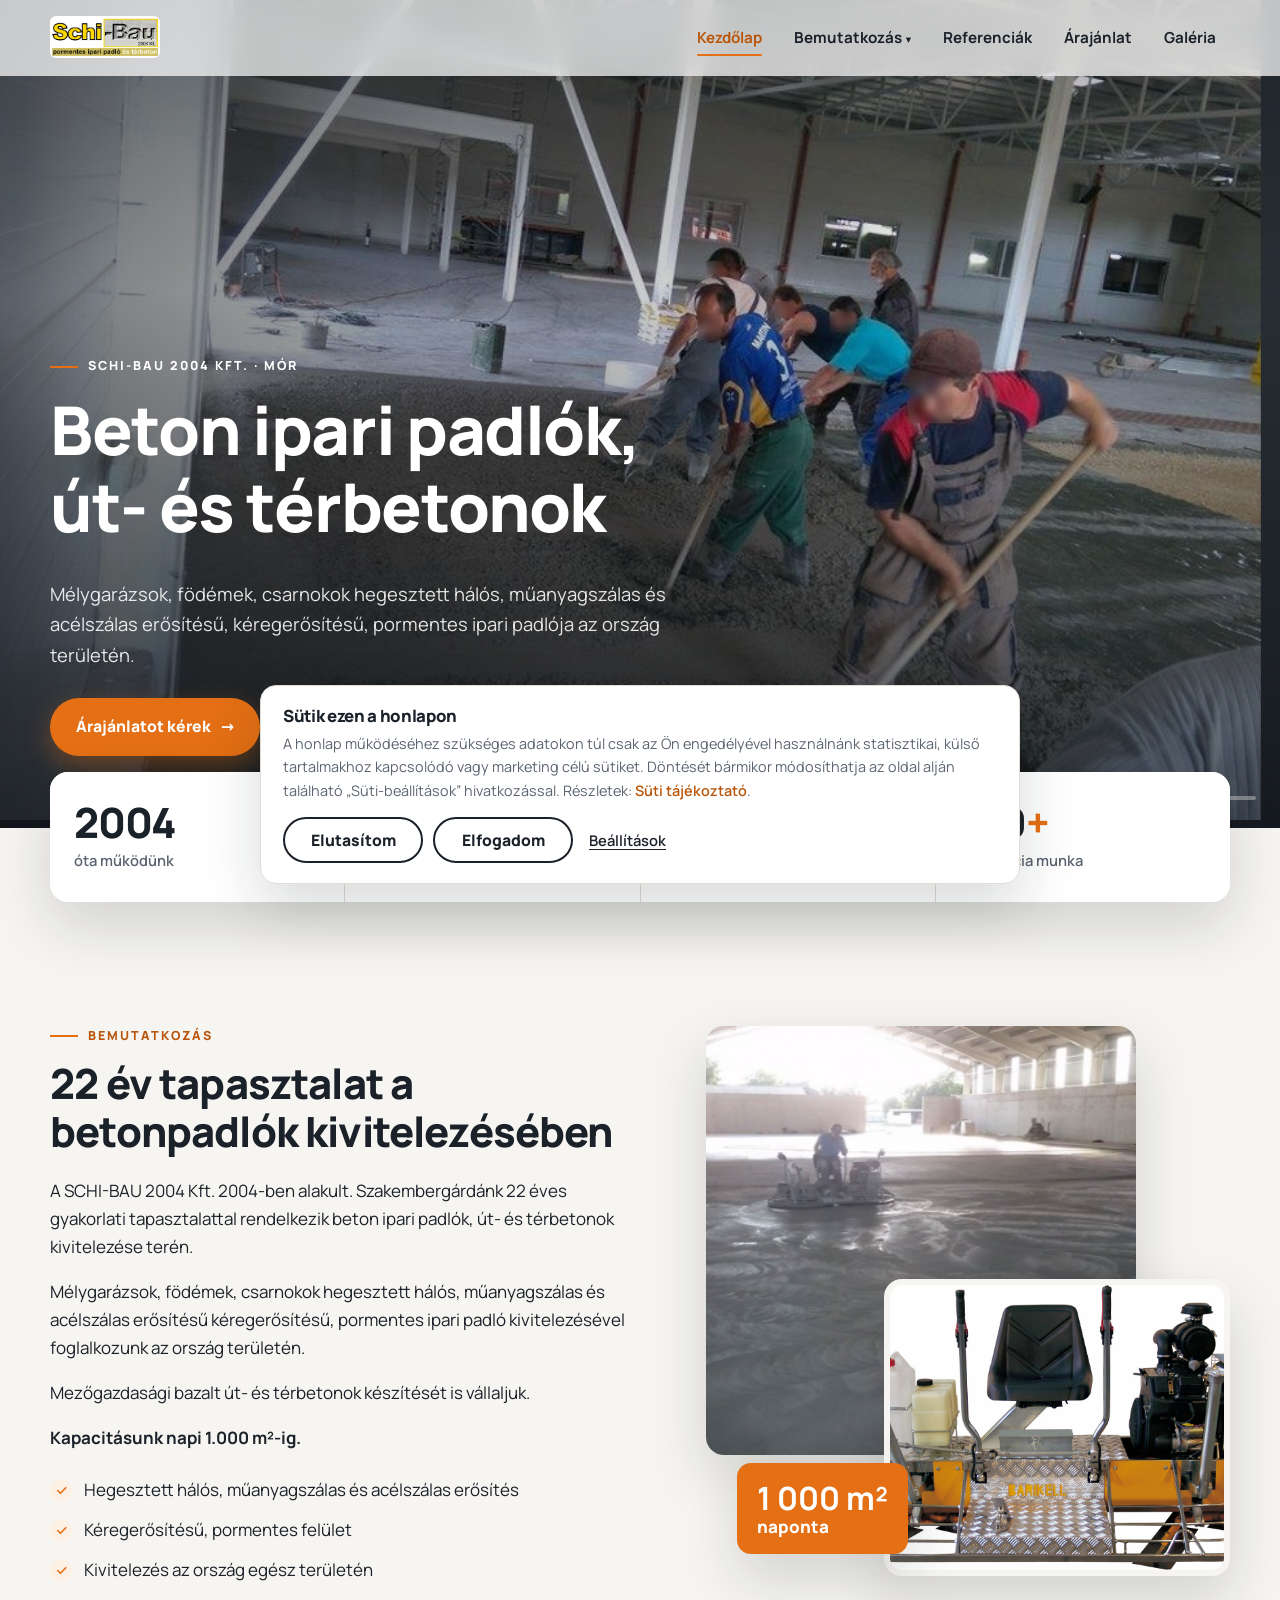
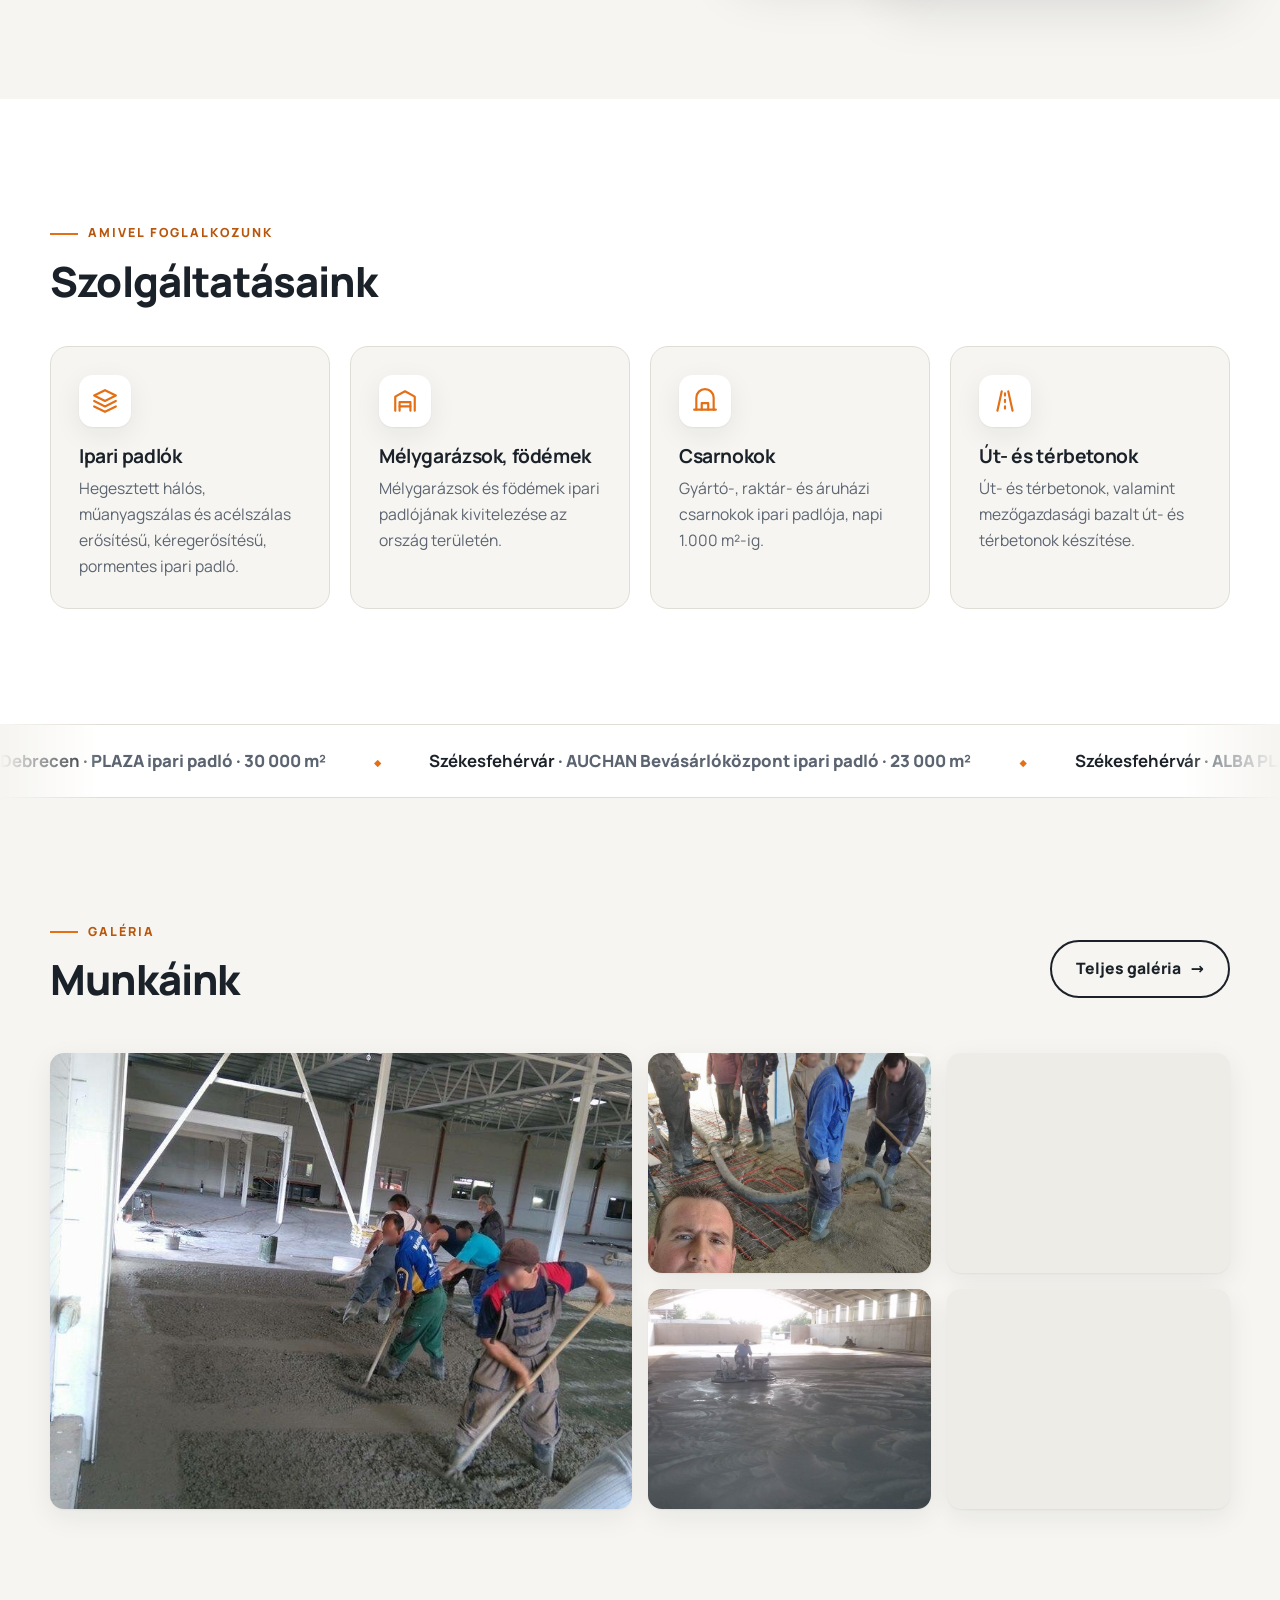
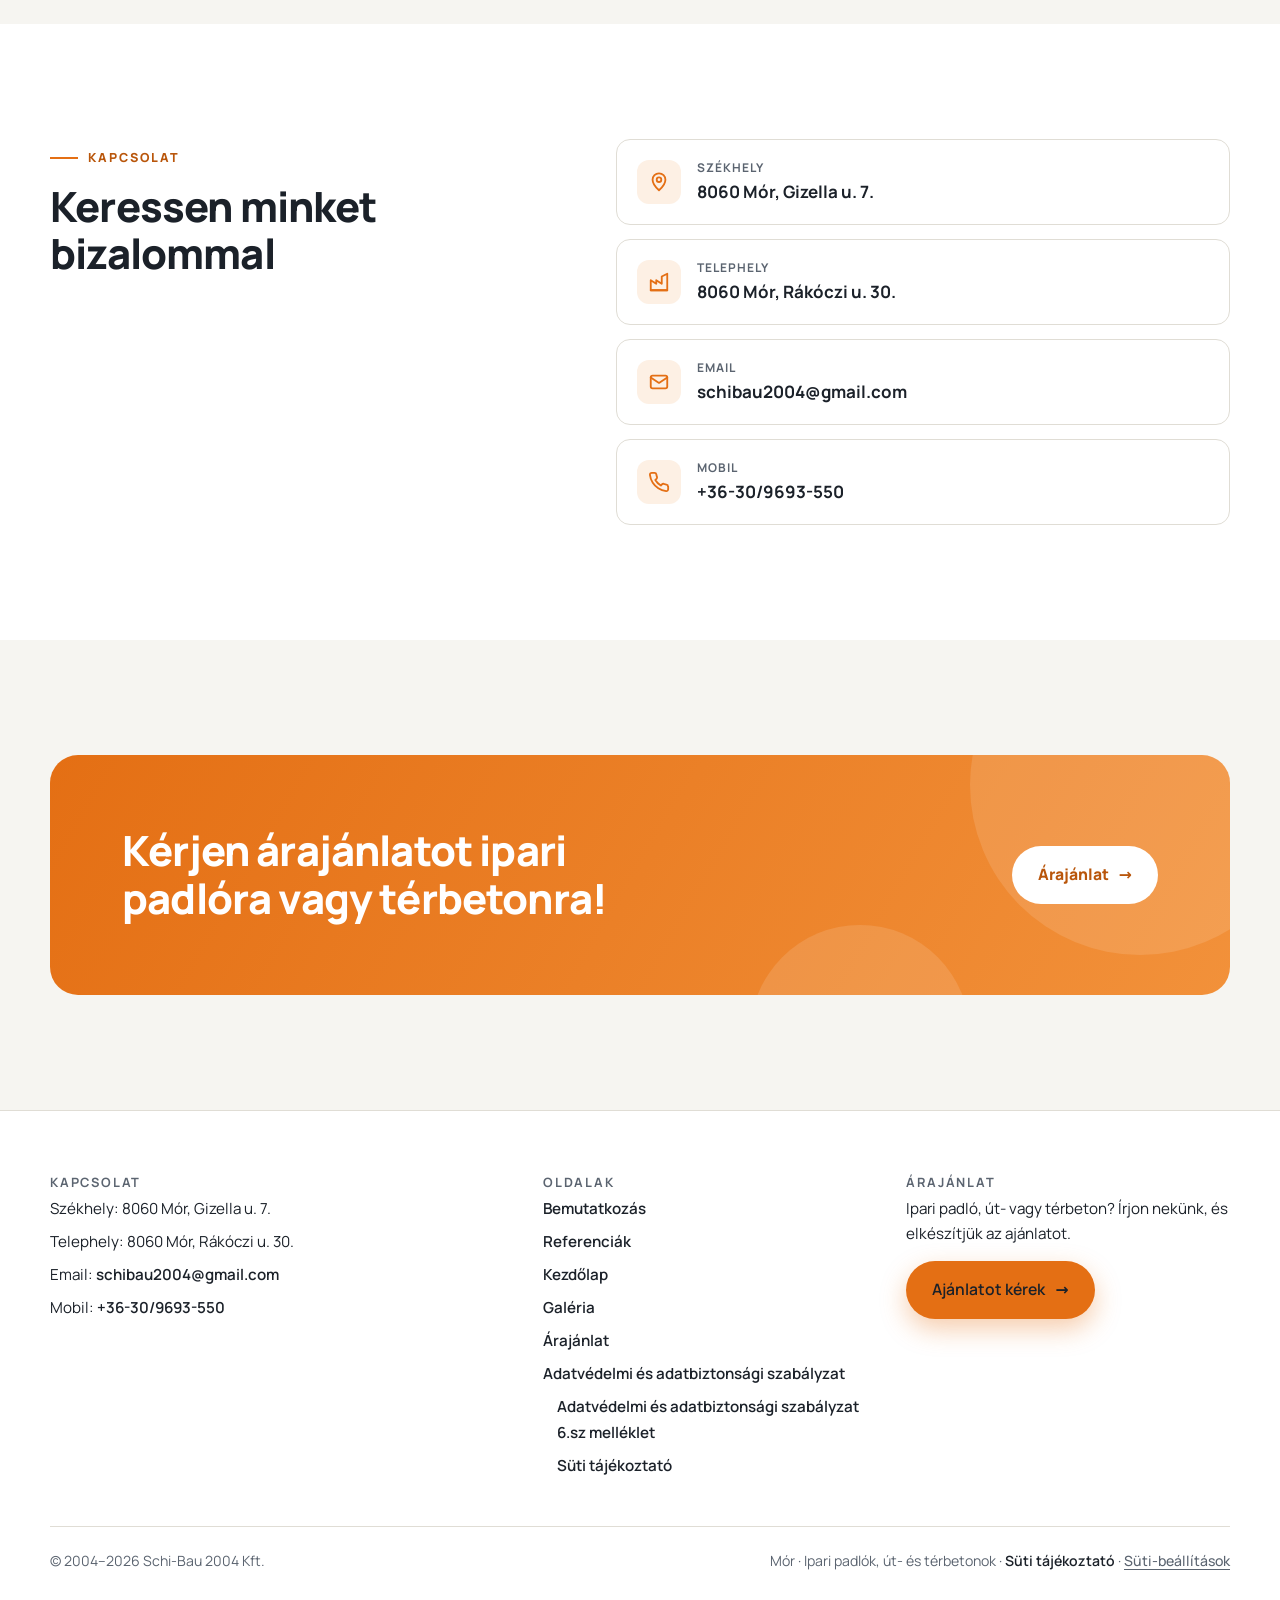
==== commit a62eb5b6: "Süti-hozzájáruláskezelő és süti tájékoztató - js/consent.js: előzetes, kategóriánkénti hozzájárulás " ====
--- a/index.html
+++ b/index.html
@@ -11,9 +11,7 @@
 <meta property="og:type" content="website">
 <meta property="og:locale" content="hu_HU">
 <link rel="icon" href="favicon.svg" type="image/svg+xml">
-<link rel="preconnect" href="https://fonts.googleapis.com">
-<link rel="preconnect" href="https://fonts.gstatic.com" crossorigin>
-<link href="https://fonts.googleapis.com/css2?family=Manrope:wght@400;500;600;700;800&amp;display=swap" rel="stylesheet">
+<link rel="preload" href="fonts/manrope-latin-wght-normal.woff2" as="font" type="font/woff2" crossorigin>
 <link rel="stylesheet" href="css/style.css">
 </head>
 <body>
@@ -24,7 +22,7 @@
       <img src="images/logo.jpg" data-orig="https://schi-bau.hu/wp-content/uploads/2017/08/Schi-Bau_fejlec.jpg" alt="Schi-Bau 2004" class="" loading="eager" decoding="async" onerror="if(this.dataset.orig&amp;&amp;this.src!==this.dataset.orig){this.src=this.dataset.orig}">
     </a>
     <button class="nav-toggle" type="button" aria-label="Menü" aria-controls="nav" aria-expanded="false"><span></span></button>
-    <nav class="nav" id="nav" aria-label="Főmenü"><ul><li><a href="index.html" aria-current="page">Kezdőlap</a></li><li class="has-sub"><a href="index.html#bemutatkozas">Bemutatkozás<span class="caret" aria-hidden="true">▾</span></a><ul class="sub"><li><a href="adatvedelem.html">Adatvédelmi és adatbiztonsági szabályzat</a><ul class="sub"><li><a href="adatvedelem-6-melleklet.html">Adatvédelmi és adatbiztonsági szabályzat 6.sz melléklet</a></li></ul></li></ul></li><li><a href="referenciak.html">Referenciák</a></li><li><a href="arajanlat.html">Árajánlat</a></li><li><a href="galeria.html">Galéria</a></li></ul></nav>
+    <nav class="nav" id="nav" aria-label="Főmenü"><ul><li><a href="index.html" aria-current="page">Kezdőlap</a></li><li class="has-sub"><a href="index.html#bemutatkozas">Bemutatkozás<span class="caret" aria-hidden="true">▾</span></a><ul class="sub"><li><a href="adatvedelem.html">Adatvédelmi és adatbiztonsági szabályzat</a><ul class="sub"><li><a href="adatvedelem-6-melleklet.html">Adatvédelmi és adatbiztonsági szabályzat 6.sz melléklet</a></li><li><a href="suti-tajekoztato.html">Süti tájékoztató</a></li></ul></li></ul></li><li><a href="referenciak.html">Referenciák</a></li><li><a href="arajanlat.html">Árajánlat</a></li><li><a href="galeria.html">Galéria</a></li></ul></nav>
   </div>
 </header>
 <main id="main">
@@ -163,7 +161,7 @@
           <li><a href="galeria.html">Galéria</a></li>
           <li><a href="arajanlat.html">Árajánlat</a></li>
           <li><a href="adatvedelem.html">Adatvédelmi és adatbiztonsági szabályzat</a>
-            <ul><li><a href="adatvedelem-6-melleklet.html">Adatvédelmi és adatbiztonsági szabályzat 6.sz melléklet</a></li></ul>
+            <ul><li><a href="adatvedelem-6-melleklet.html">Adatvédelmi és adatbiztonsági szabályzat 6.sz melléklet</a></li><li><a href="suti-tajekoztato.html">Süti tájékoztató</a></li></ul>
           </li>
         </ul>
       </div>
@@ -175,15 +173,12 @@
     </div>
     <div class="footer-bottom">
       <span>© 2004–2026 Schi-Bau 2004 Kft.</span>
-      <span>Mór · Ipari padlók, út- és térbetonok</span>
+      <span>Mór · Ipari padlók, út- és térbetonok · <a href="suti-tajekoztato.html">Süti tájékoztató</a> · <button type="button" class="consent-link" data-consent-open>Süti-beállítások</button></span>
     </div>
   </div>
 </footer>
-<div class="cookie" role="region" aria-label="Süti tájékoztató">
-  <p>Kedves Látogató! Tájékoztatjuk, hogy a honlap felhasználói élmény fokozásának érdekében sütiket alkalmazunk. A honlapunk használatával ön a tájékoztatásunkat tudomásul veszi.</p>
-  <button class="btn btn--primary" type="button">Elfogadom</button>
-</div>
 <button class="to-top" type="button" aria-label="Vissza a lap tetejére">↑</button>
+<script src="js/consent.js" defer></script>
 <script src="js/main.js" defer></script>
 </body>
 </html>
--- a/css/style.css
+++ b/css/style.css
@@ -1,5 +1,17 @@
 /* SCHI-BAU 2004 Kft. – világos téma */
 @view-transition { navigation: auto; }
+
+/* Manrope betűtípus saját tárhelyről (nincs adatküldés a Google felé), SIL Open Font License: fonts/OFL.txt */
+@font-face {
+  font-family: "Manrope"; font-style: normal; font-weight: 200 800; font-display: swap;
+  src: url(../fonts/manrope-latin-ext-wght-normal.woff2) format("woff2");
+  unicode-range: U+0100-02BA, U+02BD-02C5, U+02C7-02CC, U+02CE-02D7, U+02DD-02FF, U+0304, U+0308, U+0329, U+1D00-1DBF, U+1E00-1E9F, U+1EF2-1EFF, U+2020, U+20A0-20AB, U+20AD-20C0, U+2113, U+2C60-2C7F, U+A720-A7FF;
+}
+@font-face {
+  font-family: "Manrope"; font-style: normal; font-weight: 200 800; font-display: swap;
+  src: url(../fonts/manrope-latin-wght-normal.woff2) format("woff2");
+  unicode-range: U+0000-00FF, U+0131, U+0152-0153, U+02BB-02BC, U+02C6, U+02DA, U+02DC, U+0304, U+0308, U+0329, U+2000-206F, U+20AC, U+2122, U+2191, U+2193, U+2212, U+2215, U+FEFF, U+FFFD;
+}
 
 :root {
   --bg: #f6f5f1;
@@ -429,15 +441,72 @@
 .footer-bottom { margin-top: 48px; padding-top: 22px; border-top: 1px solid var(--line); display: flex; flex-wrap: wrap; gap: 12px; justify-content: space-between; color: var(--muted); font-size: .88rem; }
 
 /* Süti sáv */
-.cookie {
-  position: fixed; left: 16px; right: 16px; bottom: 16px; z-index: 60; margin-inline: auto; max-width: 720px;
-  display: flex; flex-wrap: wrap; gap: 14px; align-items: center; justify-content: space-between;
-  background: var(--ink); color: #fff; padding: 16px 20px; border-radius: 16px; box-shadow: var(--shadow-lg);
-  transform: translateY(140%); transition: transform .6s var(--ease);
-}
-.cookie.is-visible { transform: none; }
-.cookie p { margin: 0; font-size: .9rem; flex: 1 1 320px; }
-.cookie .btn { padding: 10px 20px; }
+/* Süti-hozzájárulás (js/consent.js) */
+.consent-banner {
+  position: fixed; left: 16px; right: 16px; bottom: 16px; z-index: 60; margin-inline: auto; max-width: 760px;
+  background: var(--surface); color: var(--ink); padding: 20px 22px; border-radius: 16px;
+  border: 1px solid var(--line); box-shadow: var(--shadow-lg);
+  transform: translateY(140%); visibility: hidden; transition: transform .6s var(--ease), visibility 0s .6s;
+}
+.consent-banner.is-visible { transform: none; visibility: visible; transition: transform .6s var(--ease); }
+.consent-banner .consent-title { font-size: 1.05rem; margin: 0 0 6px; }
+.consent-banner p { margin: 0 0 14px; font-size: .9rem; color: var(--muted); }
+.consent-banner a, .consent-panel a { color: var(--accent-ink); font-weight: 600; }
+.consent-actions { display: flex; flex-wrap: wrap; gap: 10px; align-items: center; }
+.consent-btn { padding: 10px 22px; border-color: var(--ink); background: var(--surface); color: var(--ink); min-width: 140px; justify-content: center; }
+.consent-btn:hover { background: var(--ink); color: #fff; }
+.consent-link { background: none; border: 0; padding: 10px 6px; font: inherit; font-size: .92rem; font-weight: 600; color: var(--ink); text-decoration: underline; text-underline-offset: 3px; cursor: pointer; }
+.consent-link:hover { color: var(--accent-ink); }
+.policy-note .consent-link { padding: 0; font-size: inherit; color: var(--accent-ink); }
+.footer-bottom .consent-link { padding: 0; font-size: inherit; font-weight: 500; color: inherit; }
+@media (max-width: 520px) { .consent-banner .consent-btn { flex: 1 1 0; min-width: 0; } }
+
+.consent-modal {
+  position: fixed; inset: 0; z-index: 80; display: grid; place-items: center; padding: 16px;
+  background: rgba(20, 24, 31, .45); opacity: 0; transition: opacity .25s ease;
+}
+.consent-modal[hidden] { display: none; }
+.consent-modal.is-visible { opacity: 1; }
+html.consent-open { overflow: hidden; }
+.consent-panel {
+  position: relative; width: 100%; max-width: 640px; max-height: calc(100vh - 32px); overflow: auto;
+  background: var(--surface); border-radius: var(--radius); padding: 28px 26px 24px; box-shadow: var(--shadow-lg);
+}
+.consent-panel h2 { margin: 0 40px 8px 0; font-size: 1.4rem; }
+.consent-panel > p { color: var(--muted); font-size: .92rem; }
+.consent-close { position: absolute; top: 14px; right: 14px; width: 40px; height: 40px; border-radius: 50%; border: 1px solid var(--line); background: var(--surface); font-size: 1.4rem; line-height: 1; cursor: pointer; color: var(--ink); }
+.consent-close:hover { background: var(--surface-2); }
+.consent-cat { border: 1px solid var(--line); border-radius: 12px; padding: 14px 16px; margin: 12px 0; }
+.consent-cat-head { display: flex; justify-content: space-between; align-items: center; gap: 12px; }
+.consent-cat-head label { font-weight: 700; }
+.consent-cat p { margin: 6px 0 4px; font-size: .9rem; color: var(--muted); }
+.consent-cat details { font-size: .86rem; }
+.consent-cat summary { cursor: pointer; font-weight: 600; }
+.consent-cat ul { margin: 6px 0 0; padding-left: 1.2em; }
+.consent-cat .consent-none { font-style: italic; }
+.consent-panel .consent-actions { margin-top: 18px; }
+.consent-panel .consent-btn { flex: 1 1 160px; }
+
+.consent-switch { position: relative; flex: none; width: 46px; height: 26px; }
+.consent-switch input { position: absolute; inset: 0; width: 100%; height: 100%; margin: 0; opacity: 0; cursor: pointer; z-index: 1; }
+.consent-switch span { position: absolute; inset: 0; border-radius: 999px; background: #c9c6be; transition: background .2s; }
+.consent-switch span::after { content: ""; position: absolute; top: 3px; left: 3px; width: 20px; height: 20px; border-radius: 50%; background: #fff; box-shadow: 0 1px 3px rgba(0,0,0,.25); transition: transform .2s var(--ease); }
+.consent-switch input:checked + span { background: var(--accent); }
+.consent-switch input:checked + span::after { transform: translateX(20px); }
+.consent-switch input:disabled { cursor: not-allowed; }
+.consent-switch input:disabled + span { opacity: .55; }
+.consent-switch input:focus-visible + span { outline: 3px solid var(--steel); outline-offset: 2px; }
+
+/* Hozzájárulásig blokkolt beágyazás helye */
+.consent-placeholder { display: grid; place-items: center; gap: 10px; padding: 28px; text-align: center; background: var(--surface-2); border-radius: 12px; color: var(--muted); font-size: .92rem; }
+
+/* Süti táblázat */
+.cookie-table { width: 100%; border-collapse: collapse; margin: 1em 0 1.6em; font-size: .92rem; }
+.cookie-table th, .cookie-table td { text-align: left; vertical-align: top; padding: 10px 12px; border-bottom: 1px solid var(--line); }
+.cookie-table th { background: var(--surface-2); font-weight: 700; }
+.cookie-table code { white-space: nowrap; }
+.table-wrap { overflow-x: auto; }
+.policy-note { background: var(--accent-soft); border-left: 4px solid var(--accent); padding: 14px 18px; border-radius: 8px; margin-bottom: 1.6em; }
 
 /* Vissza a tetejére */
 .to-top {
@@ -446,7 +515,7 @@
   opacity: 0; transform: translateY(20px) scale(.8); transition: opacity .3s, transform .35s var(--ease);
 }
 .to-top.is-visible { opacity: 1; transform: none; }
-.cookie.is-visible ~ .to-top { bottom: 100px; }
+.consent-banner.is-visible ~ .to-top { opacity: 0; pointer-events: none; }
 
 /* ---------- Animációk ---------- */
 .reveal { opacity: 0; transform: translateY(32px); transition: opacity .9s var(--ease), transform .9s var(--ease); transition-delay: var(--d, 0s); }
